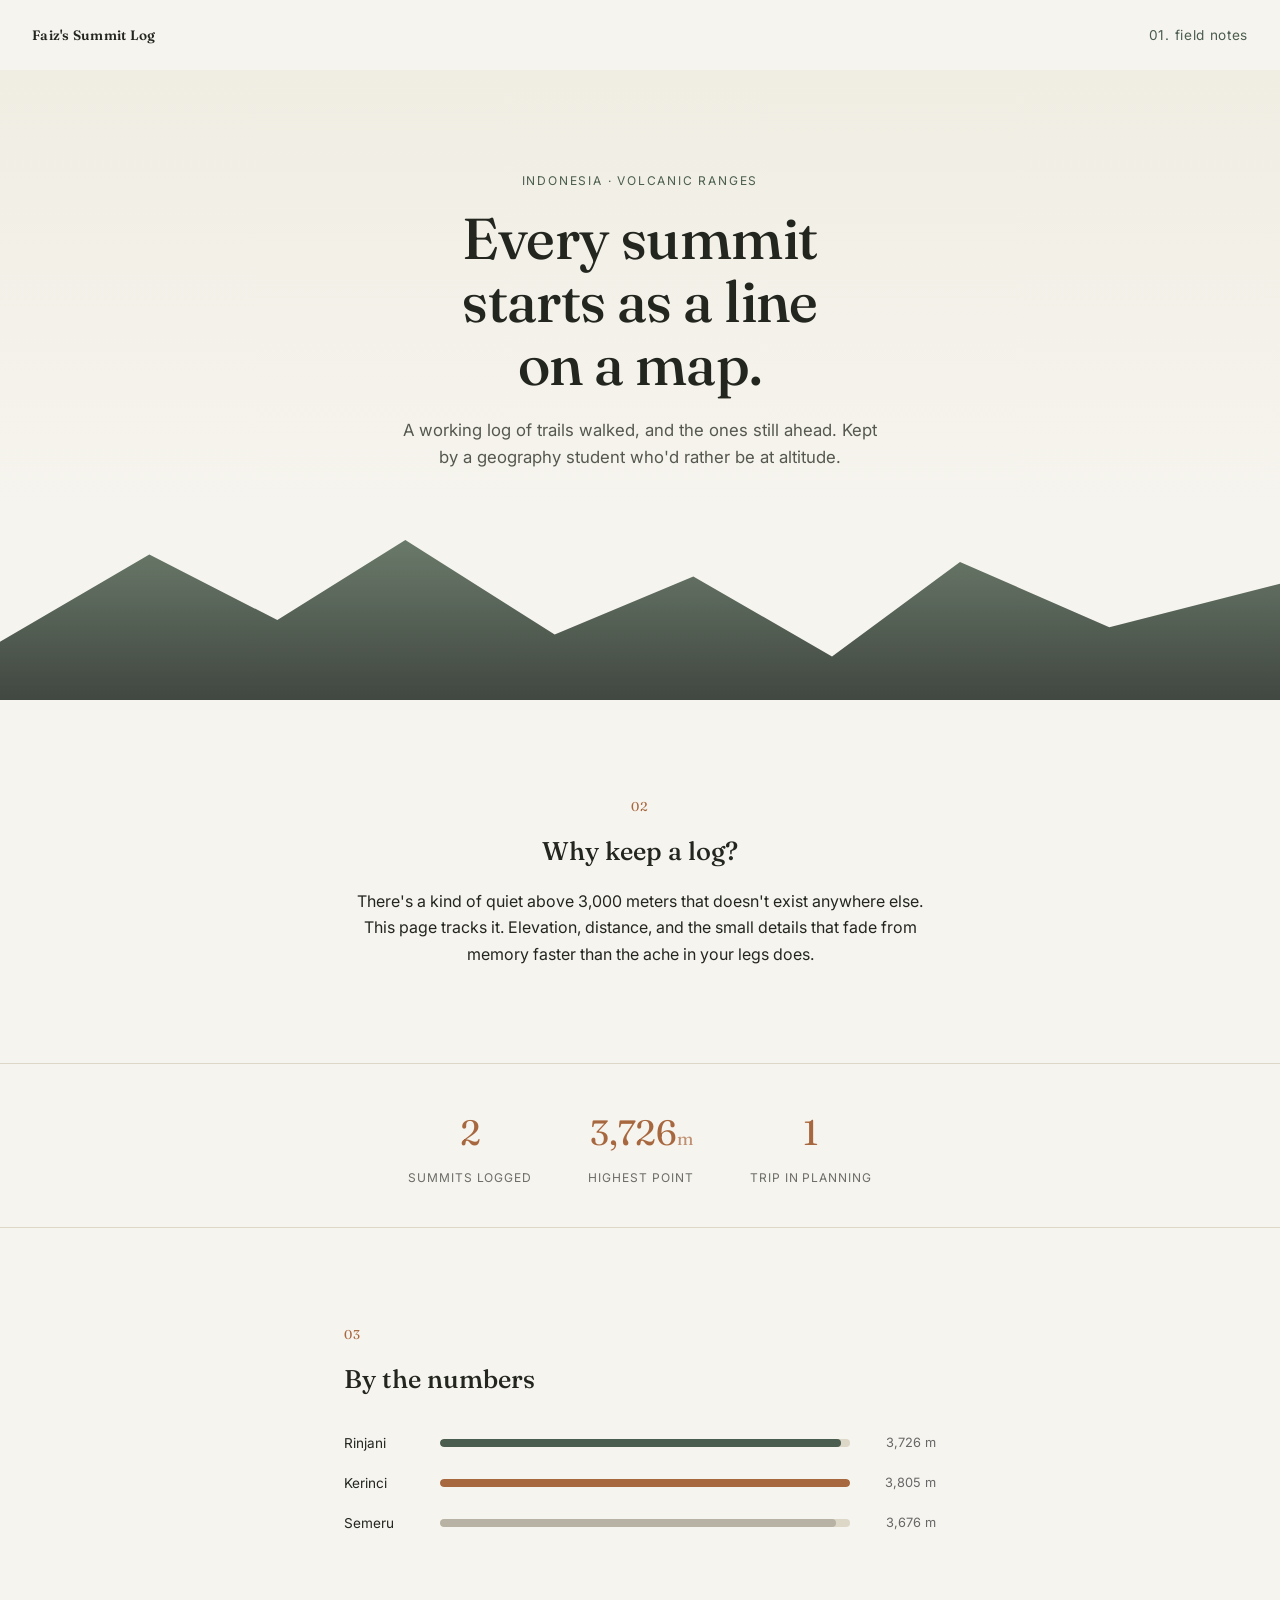
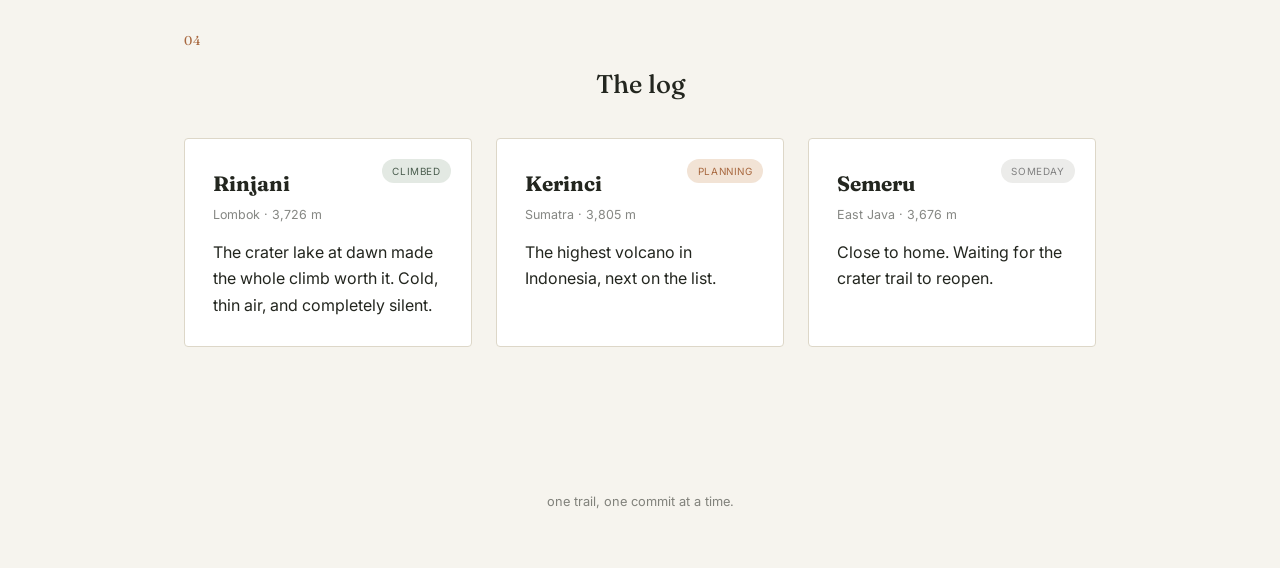
==== index.html @ af920fa8 "initial version of faiz summit log" ====
<!DOCTYPE html>
<html lang="en">
<head>
  <meta charset="UTF-8">
  <meta name="viewport" content="width=device-width, initial-scale=1.0">
  <title>Summit Log — Faiz</title>
  <link rel="preconnect" href="https://fonts.googleapis.com">
  <link href="https://fonts.googleapis.com/css2?family=Fraunces:opsz,wght@9..144,400;9..144,500;9..144,600&family=Inter:wght@400;500;600&display=swap" rel="stylesheet">
  <link rel="stylesheet" href="style.css">
</head>
<body>

  <nav class="topnav">
    <span class="logo">Faiz's Summit Log</span>
    <span class="nav-tag">01. field notes</span>
  </nav>

  <header class="hero">
    <svg class="skyline" viewBox="0 0 1200 260" preserveAspectRatio="none" aria-hidden="true">
      <polygon points="0,260 0,180 140,60 260,150 380,40 520,170 650,90 780,200 900,70 1040,160 1200,100 1200,260" fill="url(#skylineFill)"/>
      <defs>
        <linearGradient id="skylineFill" x1="0" y1="0" x2="0" y2="1">
          <stop offset="0%" stop-color="#5b6d5c"/>
          <stop offset="100%" stop-color="#2e352f"/>
        </linearGradient>
      </defs>
    </svg>
    <div class="hero-content">
      <p class="eyebrow">Indonesia · Volcanic ranges</p>
      <h1>Every summit<br>starts as a line<br>on a map.</h1>
      <p class="subtitle">A working log of trails walked, and the ones still ahead. Kept by a geography student who'd rather be at altitude.</p>
    </div>
  </header>

  <section class="about">
    <span class="section-number">02</span>
    <div class="about-text">
      <h2>Why keep a log?</h2>
      <p>
        There's a kind of quiet above 3,000 meters that doesn't exist anywhere else.
        This page tracks it. Elevation, distance, and the small details that fade
        from memory faster than the ache in your legs does.
      </p>
    </div>
  </section>

  <section class="stats">
    <div class="stat">
      <span class="stat-number">2</span>
      <span class="stat-label">Summits logged</span>
    </div>
    <div class="stat">
      <span class="stat-number">3,726<small>m</small></span>
      <span class="stat-label">Highest point</span>
    </div>
    <div class="stat">
      <span class="stat-number">1</span>
      <span class="stat-label">Trip in planning</span>
    </div>
  </section>

  <section class="elevation">
    <span class="section-number">03</span>
    <h2>By the numbers</h2>
    <div class="bars">
      <div class="bar-row">
        <span class="bar-label">Rinjani</span>
        <div class="bar-track"><div class="bar-fill climbed" style="--h: 3726"></div></div>
        <span class="bar-value">3,726 m</span>
      </div>
      <div class="bar-row">
        <span class="bar-label">Kerinci</span>
        <div class="bar-track"><div class="bar-fill planned" style="--h: 3805"></div></div>
        <span class="bar-value">3,805 m</span>
      </div>
      <div class="bar-row">
        <span class="bar-label">Semeru</span>
        <div class="bar-track"><div class="bar-fill idea" style="--h: 3676"></div></div>
        <span class="bar-value">3,676 m</span>
      </div>
    </div>
  </section>

  <section class="mountains">
    <span class="section-number">04</span>
    <h2>The log</h2>
    <div class="card-grid">

      <article class="card climbed">
        <div class="card-badge">Climbed</div>
        <h3>Rinjani</h3>
        <p class="meta">Lombok · 3,726 m</p>
        <p>The crater lake at dawn made the whole climb worth it. Cold, thin air, and completely silent.</p>
      </article>

      <article class="card planned">
        <div class="card-badge">Planning</div>
        <h3>Kerinci</h3>
        <p class="meta">Sumatra · 3,805 m</p>
        <p>The highest volcano in Indonesia, next on the list.</p>
      </article>

      <article class="card idea">
        <div class="card-badge">Someday</div>
        <h3>Semeru</h3>
        <p class="meta">East Java · 3,676 m</p>
        <p>Close to home. Waiting for the crater trail to reopen.</p>
      </article>

    </div>
  </section>

  <footer class="site-footer">
    <p> one trail, one commit at a time. </p>
  </footer>

  <script>
    const revealEls = document.querySelectorAll('.card, .stat, .about, .elevation');
    const io = new IntersectionObserver((entries) => {
      entries.forEach(e => {
        if (e.isIntersecting) {
          e.target.classList.add('in-view');
          io.unobserve(e.target);
        }
      });
    }, { threshold: 0.2 });
    revealEls.forEach(el => io.observe(el));
  </script>

</body>
</html>
---- style.css ----
:root {
  --ink: #23261f;
  --paper: #f6f4ee;
  --moss: #4a5d4e;
  --clay: #a8683f;
  --line: #ddd7c8;
  --card: #ffffff;
}

* { box-sizing: border-box; margin: 0; padding: 0; }

body {
  font-family: 'Inter', sans-serif;
  background: var(--paper);
  color: var(--ink);
  line-height: 1.65;
}

h1, h2 {
  font-family: 'Fraunces', serif;
  font-weight: 500;
}

/* Nav */
.topnav {
  display: flex;
  justify-content: space-between;
  align-items: center;
  padding: 1.5rem 2rem;
  font-size: 0.85rem;
}

.logo {
  font-family: 'Fraunces', serif;
  font-weight: 600;
  letter-spacing: 0.02em;
}

.nav-tag {
  color: var(--moss);
  letter-spacing: 0.05em;
}

/* Hero */
.hero {
  position: relative;
  min-height: 70vh;
  display: flex;
  align-items: center;
  padding: 2rem;
  overflow: hidden;
  background: linear-gradient(180deg, #f0ede3, var(--paper) 70%);
}

.skyline {
  position: absolute;
  bottom: 0;
  left: 0;
  width: 100%;
  height: 30%;
  opacity: 0.9;
  pointer-events: none;
}

.hero-content {
  position: relative;
  z-index: 1;
  max-width: 620px;
  margin: 0 auto;
  padding-bottom: 8rem;
  text-align: center;
}

.eyebrow {
  text-transform: uppercase;
  letter-spacing: 0.15em;
  font-size: 0.75rem;
  color: var(--moss);
  margin-bottom: 1rem;
}

.hero h1 {
  font-size: clamp(2.4rem, 6vw, 3.6rem);
  line-height: 1.1;
  letter-spacing: -0.01em;
}

.subtitle {
  margin-top: 1.25rem;
  font-size: 1.05rem;
  color: #55584f;
  max-width: 480px;
  margin-left: auto;
  margin-right: auto;
}

/* Section number pattern */
.section-number {
  display: block;
  font-family: 'Fraunces', serif;
  font-size: 0.8rem;
  color: var(--clay);
  letter-spacing: 0.1em;
  margin-bottom: 0.75rem;
}

/* About */
.about {
  max-width: 640px;
  margin: 6rem auto;
  padding: 0 1.5rem;
  text-align: center;
  opacity: 0;
  transform: translateY(16px);
  transition: opacity 0.6s ease, transform 0.6s ease;
}

.about.in-view { opacity: 1; transform: translateY(0); }

.about h2 { font-size: 1.6rem; margin-bottom: 1rem; }

/* Stats */
.stats {
  display: flex;
  justify-content: center;
  gap: 3.5rem;
  flex-wrap: wrap;
  padding: 2.5rem 1.5rem;
  border-top: 1px solid var(--line);
  border-bottom: 1px solid var(--line);
}

.stat {
  display: flex;
  flex-direction: column;
  align-items: center;
  opacity: 0;
  transform: translateY(10px);
  transition: opacity 0.5s ease, transform 0.5s ease;
}

.stat.in-view { opacity: 1; transform: translateY(0); }

.stat-number {
  font-family: 'Fraunces', serif;
  font-size: 2.2rem;
  color: var(--clay);
}

.stat-number small { font-size: 1.1rem; opacity: 0.7; }

.stat-label {
  font-size: 0.75rem;
  text-transform: uppercase;
  letter-spacing: 0.08em;
  margin-top: 0.35rem;
  opacity: 0.65;
}

/* Elevation bars */
.elevation {
  max-width: 640px;
  margin: 6rem auto;
  padding: 0 1.5rem;
  opacity: 0;
  transform: translateY(16px);
  transition: opacity 0.6s ease, transform 0.6s ease;
}

.elevation.in-view { opacity: 1; transform: translateY(0); }

.elevation h2 { font-size: 1.6rem; margin-bottom: 2rem; }

.bar-row {
  display: grid;
  grid-template-columns: 80px 1fr 70px;
  align-items: center;
  gap: 1rem;
  margin-bottom: 1.1rem;
}

.bar-label { font-size: 0.85rem; }

.bar-track {
  height: 8px;
  background: var(--line);
  border-radius: 999px;
  overflow: hidden;
}

.bar-fill {
  height: 100%;
  border-radius: 999px;
  width: calc(var(--h) / 3805 * 100%);
  animation: grow 1s ease forwards;
}

.bar-fill.climbed { background: var(--moss); }
.bar-fill.planned { background: var(--clay); }
.bar-fill.idea { background: #b7b2a3; }

@keyframes grow {
  from { transform: scaleX(0); transform-origin: left; }
  to { transform: scaleX(1); transform-origin: left; }
}

.bar-value {
  font-size: 0.8rem;
  text-align: right;
  color: #666;
}

/* Mountains grid */
.mountains {
  max-width: 960px;
  margin: 6rem auto;
  padding: 0 1.5rem;
}

.mountains h2 { font-size: 1.6rem; margin-bottom: 2rem; text-align: center; }

.card-grid {
  display: grid;
  grid-template-columns: repeat(auto-fit, minmax(240px, 1fr));
  gap: 1.5rem;
}

.card {
  position: relative;
  background: var(--card);
  border: 1px solid var(--line);
  border-radius: 4px;
  padding: 1.75rem;
  opacity: 0;
  transform: translateY(16px);
  transition: opacity 0.5s ease, transform 0.5s ease, box-shadow 0.2s ease, border-color 0.2s ease;
}

.card.in-view { opacity: 1; transform: translateY(0); }

.card:hover {
  box-shadow: 0 16px 30px rgba(35,38,31,0.08);
  border-color: #c8c1ae;
}

.card h3 {
  font-family: 'Fraunces', serif;
  font-size: 1.3rem;
  margin-bottom: 0.25rem;
}

.card .meta {
  font-size: 0.78rem;
  opacity: 0.55;
  margin-bottom: 0.85rem;
}

.card-badge {
  position: absolute;
  top: 1.25rem;
  right: 1.25rem;
  font-size: 0.62rem;
  text-transform: uppercase;
  letter-spacing: 0.06em;
  padding: 0.25rem 0.65rem;
  border-radius: 999px;
}

.climbed .card-badge { background: #e3e9e3; color: var(--moss); }
.planned .card-badge { background: #f2e3d5; color: var(--clay); }
.idea .card-badge { background: #ececea; color: #808080; }

/* Footer */
.site-footer {
  text-align: center;
  padding: 3rem 1.5rem 3.5rem;
  font-size: 0.8rem;
  opacity: 0.55;
}

/* Responsive */
@media (max-width: 480px) {
  .stats { gap: 1.75rem; }
  .bar-row { grid-template-columns: 60px 1fr 55px; }
}
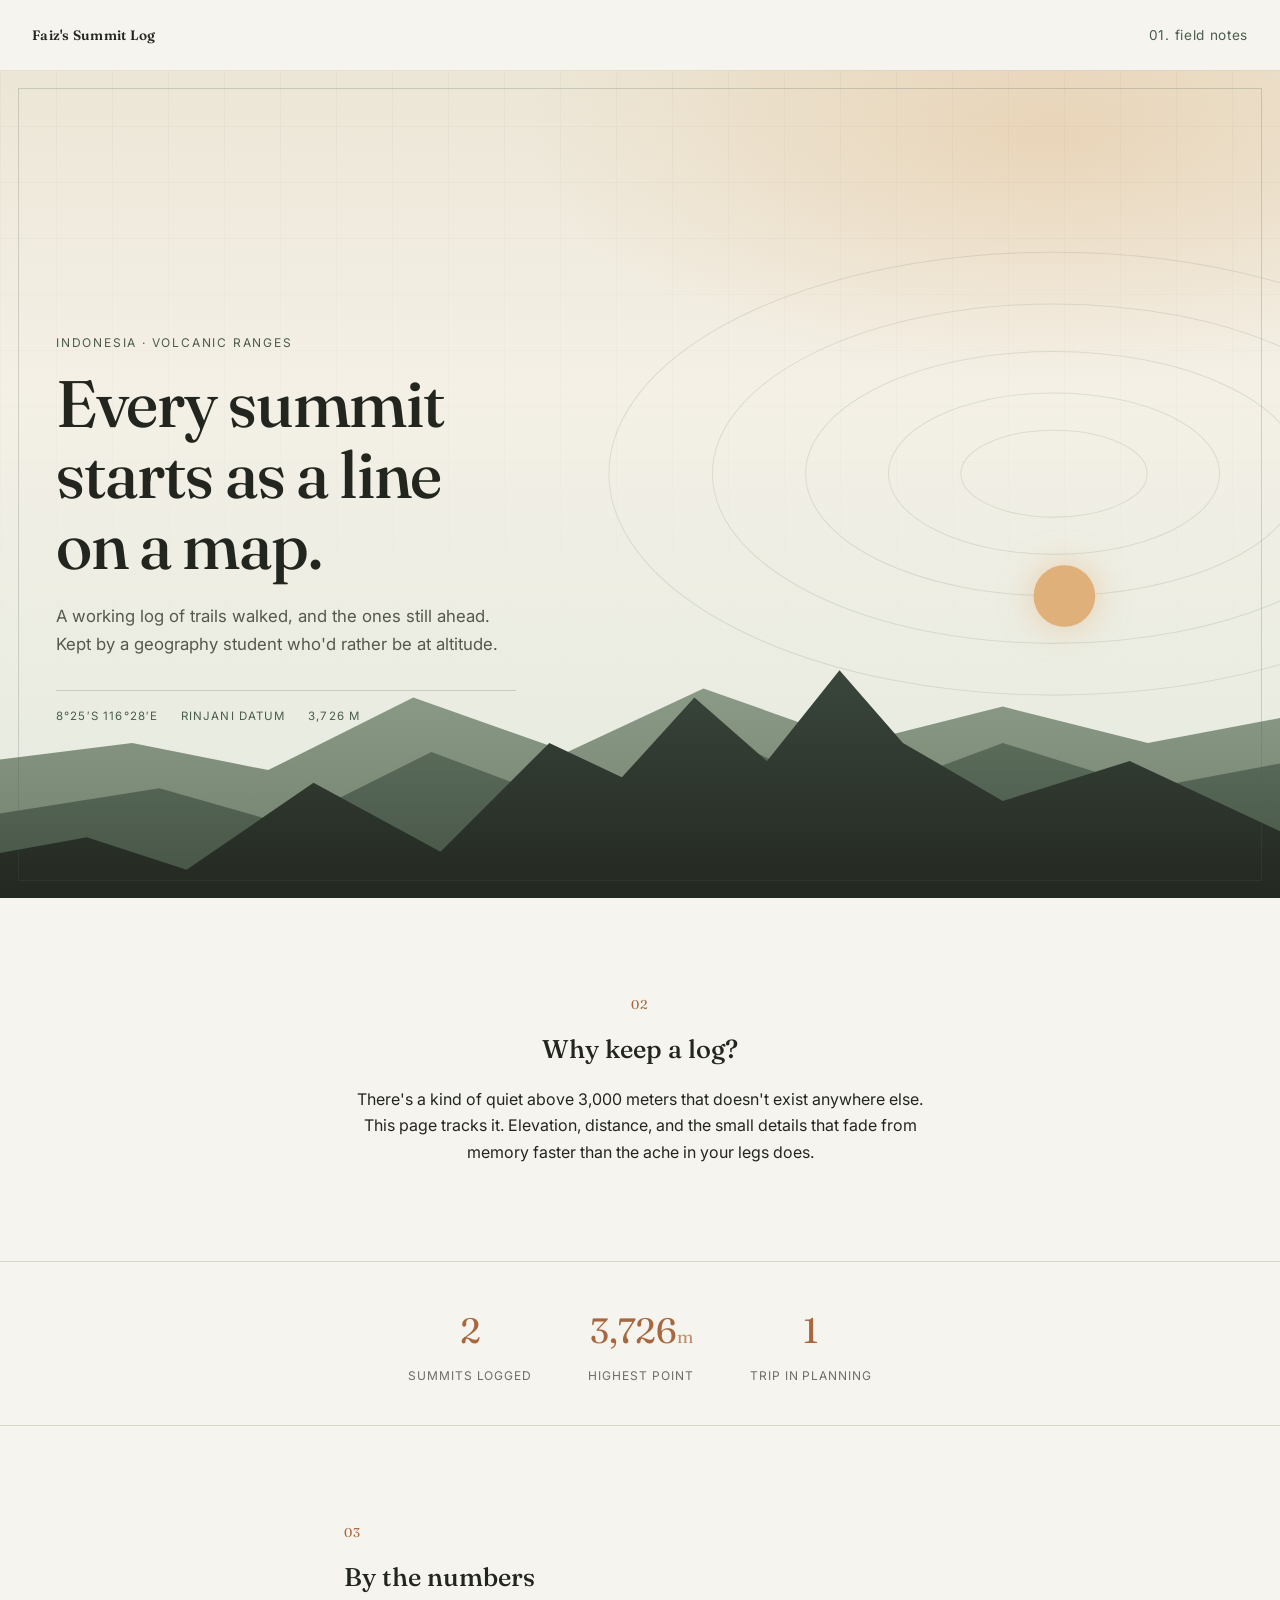
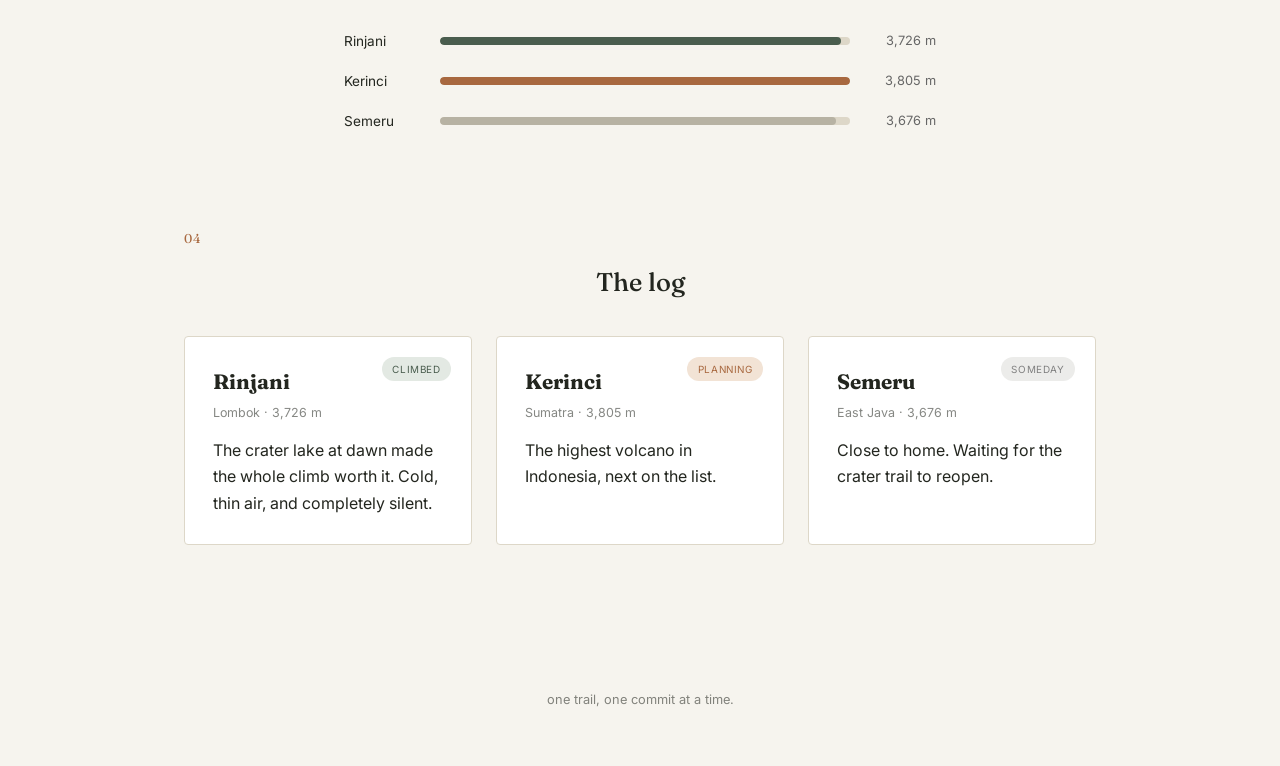
==== commit 98f7ca73: "anjay" ====
--- a/index.html
+++ b/index.html
@@ -16,23 +16,50 @@
   </nav>
 
   <header class="hero">
-    <svg class="skyline" viewBox="0 0 1200 260" preserveAspectRatio="none" aria-hidden="true">
-      <polygon points="0,260 0,180 140,60 260,150 380,40 520,170 650,90 780,200 900,70 1040,160 1200,100 1200,260" fill="url(#skylineFill)"/>
-      <defs>
-        <linearGradient id="skylineFill" x1="0" y1="0" x2="0" y2="1">
-          <stop offset="0%" stop-color="#5b6d5c"/>
-          <stop offset="100%" stop-color="#2e352f"/>
-        </linearGradient>
-      </defs>
-    </svg>
+    <div class="hero-map" aria-hidden="true">
+      <svg class="topo" viewBox="0 0 1440 800" preserveAspectRatio="xMidYMid slice">
+        <g fill="none" stroke="#4a5d4e" stroke-opacity="0.16" stroke-width="1">
+          <ellipse cx="1120" cy="390" rx="90" ry="42"/>
+          <ellipse cx="1120" cy="390" rx="160" ry="78"/>
+          <ellipse cx="1120" cy="390" rx="240" ry="118"/>
+          <ellipse cx="1120" cy="390" rx="330" ry="164"/>
+          <ellipse cx="1120" cy="390" rx="430" ry="214"/>
+        </g>
+      </svg>
+      <svg class="skyline" viewBox="0 0 1440 420" preserveAspectRatio="xMidYMax slice">
+        <defs>
+          <linearGradient id="rangeFar" x1="0" y1="0" x2="0" y2="1">
+            <stop offset="0%" stop-color="#8b9a86"/>
+            <stop offset="100%" stop-color="#6f7d6c"/>
+          </linearGradient>
+          <linearGradient id="rangeMid" x1="0" y1="0" x2="0" y2="1">
+            <stop offset="0%" stop-color="#5c6d5c"/>
+            <stop offset="100%" stop-color="#445244"/>
+          </linearGradient>
+          <linearGradient id="rangeNear" x1="0" y1="0" x2="0" y2="1">
+            <stop offset="0%" stop-color="#3a463c"/>
+            <stop offset="100%" stop-color="#232820"/>
+          </linearGradient>
+        </defs>
+        <circle class="hero-sun" cx="1188" cy="86" r="34" fill="#e0b07a"/>
+        <path fill="url(#rangeFar)" d="M0 420 V268 L160 248 L310 278 L470 198 L640 258 L790 188 L960 248 L1120 208 L1280 248 L1440 218 V420 Z"/>
+        <path fill="url(#rangeMid)" d="M0 420 V328 L190 298 L330 338 L490 258 L650 318 L800 238 L960 308 L1120 248 L1280 298 L1440 268 V420 Z"/>
+        <path fill="url(#rangeNear)" d="M0 420 V372 L110 352 L220 388 L360 292 L500 368 L620 248 L700 286 L780 198 L860 268 L940 168 L1010 248 L1120 312 L1260 268 L1440 352 V420 Z"/>
+      </svg>
+    </div>
     <div class="hero-content">
       <p class="eyebrow">Indonesia · Volcanic ranges</p>
       <h1>Every summit<br>starts as a line<br>on a map.</h1>
       <p class="subtitle">A working log of trails walked, and the ones still ahead. Kept by a geography student who'd rather be at altitude.</p>
+      <ul class="hero-coords">
+        <li>8°25′S 116°28′E</li>
+        <li>Rinjani datum</li>
+        <li>3,726 m</li>
+      </ul>
     </div>
   </header>
 
-  <section class="about">
+  <section class="about reveal-on-scroll">
     <span class="section-number">02</span>
     <div class="about-text">
       <h2>Why keep a log?</h2>
@@ -44,7 +71,7 @@
     </div>
   </section>
 
-  <section class="stats">
+  <section class="stats reveal-on-scroll">
     <div class="stat">
       <span class="stat-number">2</span>
       <span class="stat-label">Summits logged</span>
@@ -59,7 +86,7 @@
     </div>
   </section>
 
-  <section class="elevation">
+  <section class="elevation reveal-on-scroll">
     <span class="section-number">03</span>
     <h2>By the numbers</h2>
     <div class="bars">
@@ -81,7 +108,7 @@
     </div>
   </section>
 
-  <section class="mountains">
+  <section class="mountains reveal-on-scroll">
     <span class="section-number">04</span>
     <h2>The log</h2>
     <div class="card-grid">
@@ -114,18 +141,6 @@
     <p> one trail, one commit at a time. </p>
   </footer>
 
-  <script>
-    const revealEls = document.querySelectorAll('.card, .stat, .about, .elevation');
-    const io = new IntersectionObserver((entries) => {
-      entries.forEach(e => {
-        if (e.isIntersecting) {
-          e.target.classList.add('in-view');
-          io.unobserve(e.target);
-        }
-      });
-    }, { threshold: 0.2 });
-    revealEls.forEach(el => io.observe(el));
-  </script>
-
+  <script src="script.js"></script>
 </body>
 </html>
--- a/style.css
+++ b/style.css
@@ -44,12 +44,48 @@
 /* Hero */
 .hero {
   position: relative;
-  min-height: 70vh;
-  display: flex;
-  align-items: center;
-  padding: 2rem;
+  min-height: min(92vh, 840px);
+  display: flex;
+  align-items: flex-end;
+  padding: 1.25rem;
   overflow: hidden;
-  background: linear-gradient(180deg, #f0ede3, var(--paper) 70%);
+  background:
+    radial-gradient(900px 420px at 82% 8%, rgba(224, 176, 122, 0.34), transparent 58%),
+    linear-gradient(180deg, #ece6d6 0%, #f4f0e6 38%, #e4eadf 100%);
+}
+
+.hero::after {
+  content: "";
+  position: absolute;
+  inset: 1.1rem;
+  border: 1px solid rgba(74, 93, 78, 0.22);
+  pointer-events: none;
+  z-index: 3;
+}
+
+.hero-map {
+  position: absolute;
+  inset: 0;
+  pointer-events: none;
+}
+
+.hero-map::before {
+  content: "";
+  position: absolute;
+  inset: 0;
+  background-image:
+    linear-gradient(rgba(74, 93, 78, 0.07) 1px, transparent 1px),
+    linear-gradient(90deg, rgba(74, 93, 78, 0.07) 1px, transparent 1px);
+  background-size: 56px 56px;
+  mask-image: linear-gradient(180deg, rgba(0,0,0,0.55), transparent 78%);
+}
+
+.topo {
+  position: absolute;
+  inset: 0;
+  width: 100%;
+  height: 100%;
+  opacity: 0.85;
 }
 
 .skyline {
@@ -57,18 +93,20 @@
   bottom: 0;
   left: 0;
   width: 100%;
-  height: 30%;
-  opacity: 0.9;
-  pointer-events: none;
+  height: 46%;
+  min-height: 240px;
+}
+
+.hero-sun {
+  filter: drop-shadow(0 0 18px rgba(224, 176, 122, 0.55));
 }
 
 .hero-content {
   position: relative;
-  z-index: 1;
-  max-width: 620px;
-  margin: 0 auto;
-  padding-bottom: 8rem;
-  text-align: center;
+  z-index: 2;
+  max-width: 640px;
+  padding: 3.5rem 2.25rem 9.5rem;
+  text-align: left;
 }
 
 .eyebrow {
@@ -80,18 +118,31 @@
 }
 
 .hero h1 {
-  font-size: clamp(2.4rem, 6vw, 3.6rem);
-  line-height: 1.1;
-  letter-spacing: -0.01em;
+  font-size: clamp(2.5rem, 6vw, 4.1rem);
+  line-height: 1.08;
+  letter-spacing: -0.02em;
 }
 
 .subtitle {
-  margin-top: 1.25rem;
+  margin-top: 1.35rem;
   font-size: 1.05rem;
   color: #55584f;
-  max-width: 480px;
-  margin-left: auto;
-  margin-right: auto;
+  max-width: 460px;
+}
+
+.hero-coords {
+  display: flex;
+  flex-wrap: wrap;
+  gap: 0.65rem 1.4rem;
+  margin-top: 2rem;
+  padding-top: 1rem;
+  border-top: 1px solid rgba(74, 93, 78, 0.22);
+  max-width: 460px;
+  list-style: none;
+  font-size: 0.72rem;
+  letter-spacing: 0.1em;
+  text-transform: uppercase;
+  color: var(--moss);
 }
 
 /* Section number pattern */
@@ -110,12 +161,7 @@
   margin: 6rem auto;
   padding: 0 1.5rem;
   text-align: center;
-  opacity: 0;
-  transform: translateY(16px);
-  transition: opacity 0.6s ease, transform 0.6s ease;
-}
-
-.about.in-view { opacity: 1; transform: translateY(0); }
+}
 
 .about h2 { font-size: 1.6rem; margin-bottom: 1rem; }
 
@@ -134,12 +180,7 @@
   display: flex;
   flex-direction: column;
   align-items: center;
-  opacity: 0;
-  transform: translateY(10px);
-  transition: opacity 0.5s ease, transform 0.5s ease;
-}
-
-.stat.in-view { opacity: 1; transform: translateY(0); }
+}
 
 .stat-number {
   font-family: 'Fraunces', serif;
@@ -162,12 +203,7 @@
   max-width: 640px;
   margin: 6rem auto;
   padding: 0 1.5rem;
-  opacity: 0;
-  transform: translateY(16px);
-  transition: opacity 0.6s ease, transform 0.6s ease;
-}
-
-.elevation.in-view { opacity: 1; transform: translateY(0); }
+}
 
 .elevation h2 { font-size: 1.6rem; margin-bottom: 2rem; }
 
@@ -231,12 +267,8 @@
   border: 1px solid var(--line);
   border-radius: 4px;
   padding: 1.75rem;
-  opacity: 0;
-  transform: translateY(16px);
-  transition: opacity 0.5s ease, transform 0.5s ease, box-shadow 0.2s ease, border-color 0.2s ease;
-}
-
-.card.in-view { opacity: 1; transform: translateY(0); }
+  transition: box-shadow 0.2s ease, border-color 0.2s ease;
+}
 
 .card:hover {
   box-shadow: 0 16px 30px rgba(35,38,31,0.08);
@@ -279,7 +311,40 @@
 }
 
 /* Responsive */
+@media (max-width: 720px) {
+  .hero {
+    min-height: 88vh;
+    padding: 0.75rem;
+  }
+
+  .hero::after {
+    inset: 0.7rem;
+  }
+
+  .hero-content {
+    padding: 2.5rem 1.35rem 8.5rem;
+  }
+
+  .skyline {
+    height: 38%;
+    min-height: 180px;
+  }
+}
+
 @media (max-width: 480px) {
   .stats { gap: 1.75rem; }
   .bar-row { grid-template-columns: 60px 1fr 55px; }
+  .hero-coords { gap: 0.45rem 1rem; }
+}
+
+/* Scroll reveal — toggled by script.js */
+.reveal-on-scroll {
+  opacity: 0;
+  transform: translateY(20px);
+  transition: opacity 0.6s ease-out, transform 0.6s ease-out;
+}
+
+.reveal-on-scroll.is-visible {
+  opacity: 1;
+  transform: translateY(0);
 }
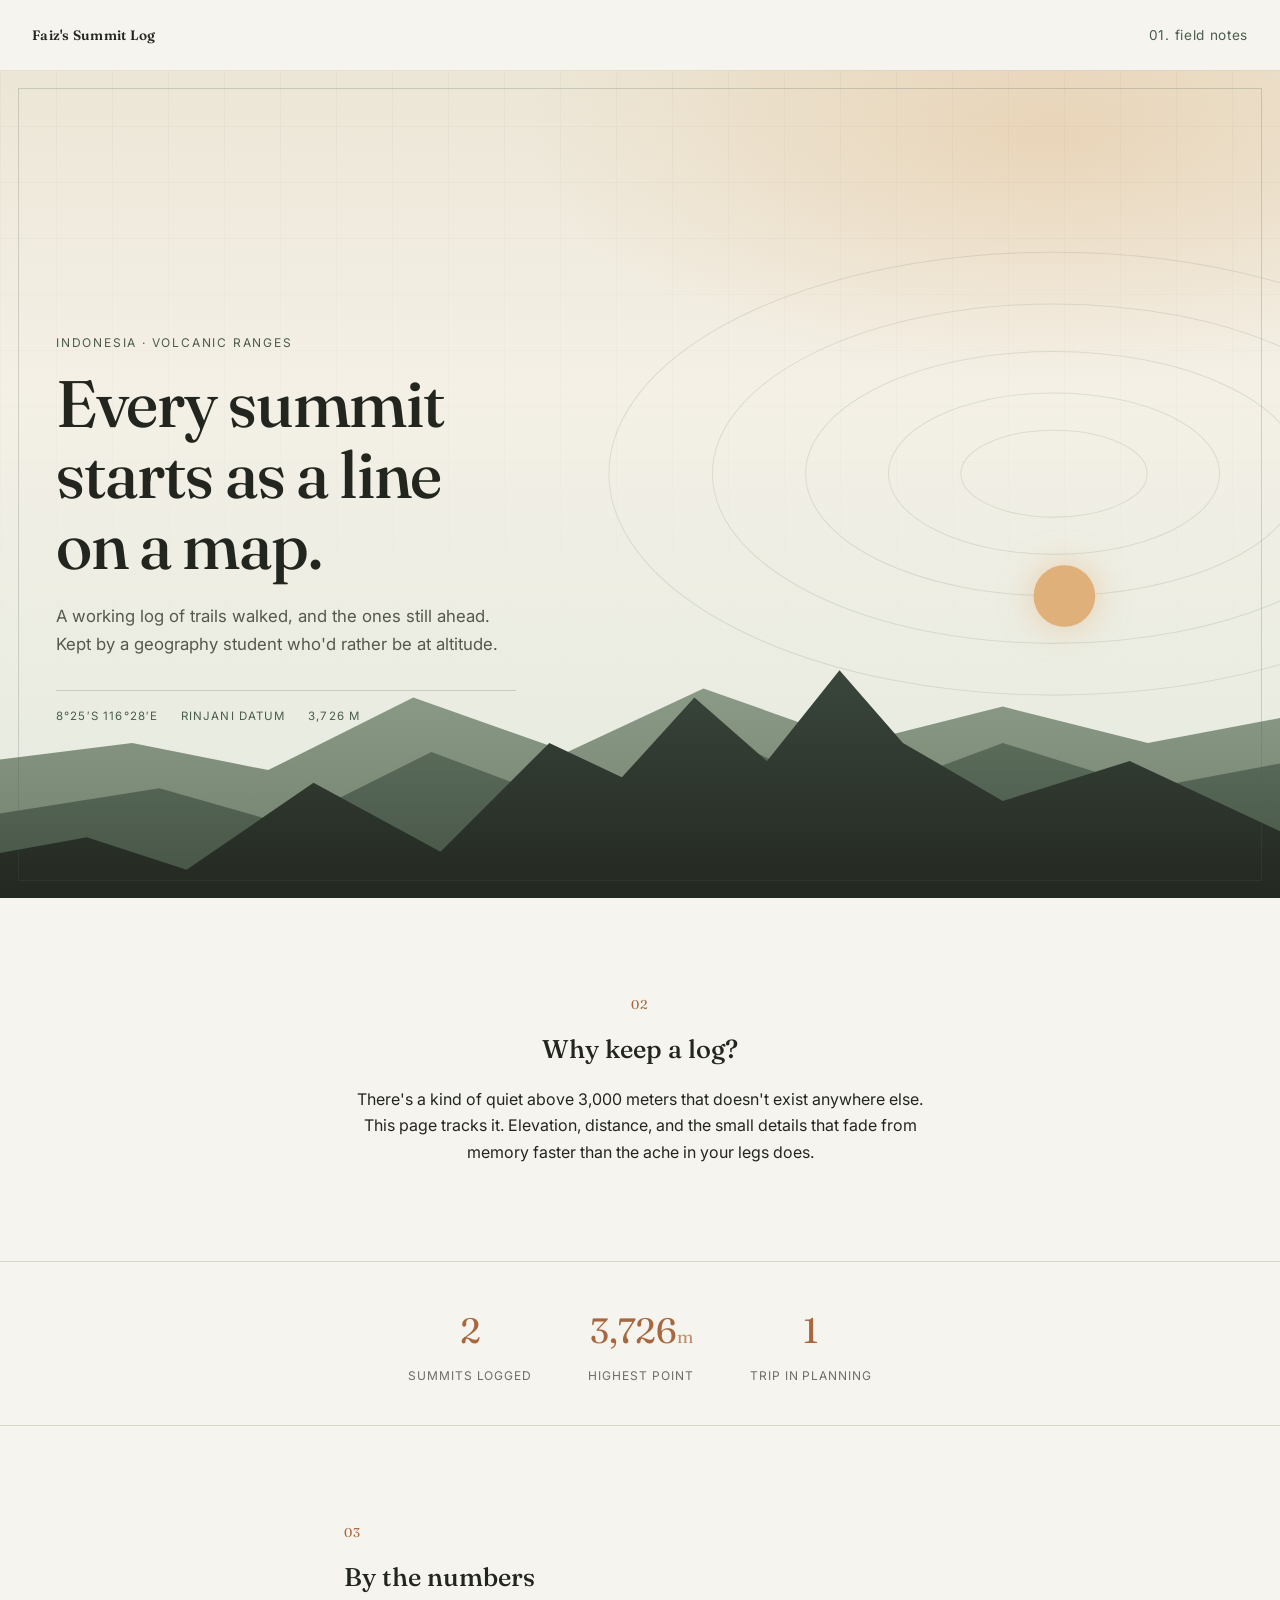
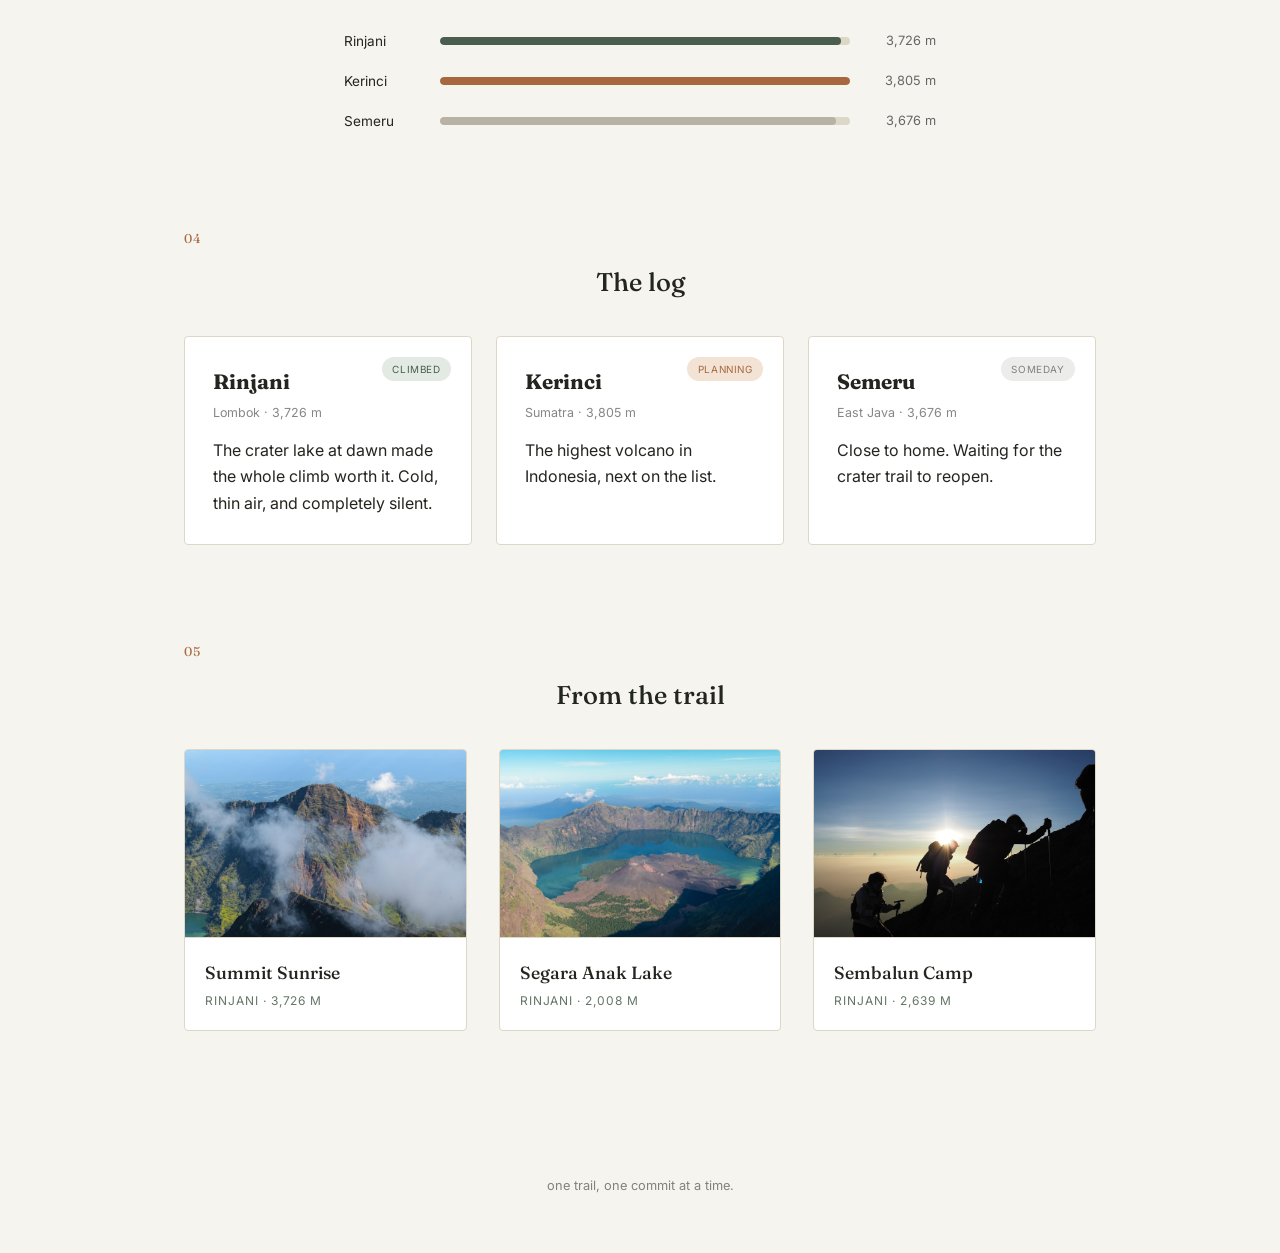
==== commit 91b38676: "nambah fitur foto" ====
--- a/index.html
+++ b/index.html
@@ -137,6 +137,40 @@
     </div>
   </section>
 
+  <section class="gallery reveal-on-scroll">
+    <span class="section-number">05</span>
+    <h2>From the trail</h2>
+    <div class="gallery-grid">
+      <figure class="gallery-item">
+        <div class="gallery-img-wrapper">
+          <img src="images/rinjani_summit.jpg" alt="Mount Rinjani summit sunrise" loading="lazy">
+        </div>
+        <figcaption>
+          <span class="photo-title">Summit Sunrise</span>
+          <span class="photo-meta">Rinjani · 3,726 m</span>
+        </figcaption>
+      </figure>
+      <figure class="gallery-item">
+        <div class="gallery-img-wrapper">
+          <img src="images/segara_anak.jpg" alt="Segara Anak crater lake and Baru Jari volcano" loading="lazy">
+        </div>
+        <figcaption>
+          <span class="photo-title">Segara Anak Lake</span>
+          <span class="photo-meta">Rinjani · 2,008 m</span>
+        </figcaption>
+      </figure>
+      <figure class="gallery-item">
+        <div class="gallery-img-wrapper">
+          <img src="images/rinjani_camp.jpg" alt="Plawangan Sembalun campsite at sunset" loading="lazy">
+        </div>
+        <figcaption>
+          <span class="photo-title">Sembalun Camp</span>
+          <span class="photo-meta">Rinjani · 2,639 m</span>
+        </figcaption>
+      </figure>
+    </div>
+  </section>
+
   <footer class="site-footer">
     <p> one trail, one commit at a time. </p>
   </footer>
--- a/style.css
+++ b/style.css
@@ -347,4 +347,79 @@
 .reveal-on-scroll.is-visible {
   opacity: 1;
   transform: translateY(0);
+}
+
+/* Gallery Section */
+.gallery {
+  max-width: 960px;
+  margin: 6rem auto;
+  padding: 0 1.5rem;
+}
+
+.gallery h2 {
+  font-size: 1.6rem;
+  margin-bottom: 2rem;
+  text-align: center;
+}
+
+.gallery-grid {
+  display: grid;
+  grid-template-columns: repeat(auto-fit, minmax(280px, 1fr));
+  gap: 2rem;
+}
+
+.gallery-item {
+  display: flex;
+  flex-direction: column;
+  background: var(--card);
+  border: 1px solid var(--line);
+  border-radius: 4px;
+  overflow: hidden;
+  transition: box-shadow 0.2s ease, border-color 0.2s ease;
+}
+
+.gallery-item:hover {
+  box-shadow: 0 16px 30px rgba(35,38,31,0.08);
+  border-color: #c8c1ae;
+}
+
+.gallery-img-wrapper {
+  aspect-ratio: 3 / 2;
+  overflow: hidden;
+  background: #e2dfd5;
+}
+
+.gallery-item img {
+  width: 100%;
+  height: 100%;
+  object-fit: cover;
+  display: block;
+  transition: transform 0.4s ease;
+}
+
+.gallery-item:hover img {
+  transform: scale(1.04);
+}
+
+.gallery-item figcaption {
+  padding: 1.25rem;
+  display: flex;
+  flex-direction: column;
+  gap: 0.25rem;
+  border-top: 1px solid var(--line);
+}
+
+.photo-title {
+  font-family: 'Fraunces', serif;
+  font-weight: 500;
+  font-size: 1.1rem;
+  color: var(--ink);
+}
+
+.photo-meta {
+  font-size: 0.75rem;
+  text-transform: uppercase;
+  letter-spacing: 0.08em;
+  color: var(--moss);
+  opacity: 0.85;
 }
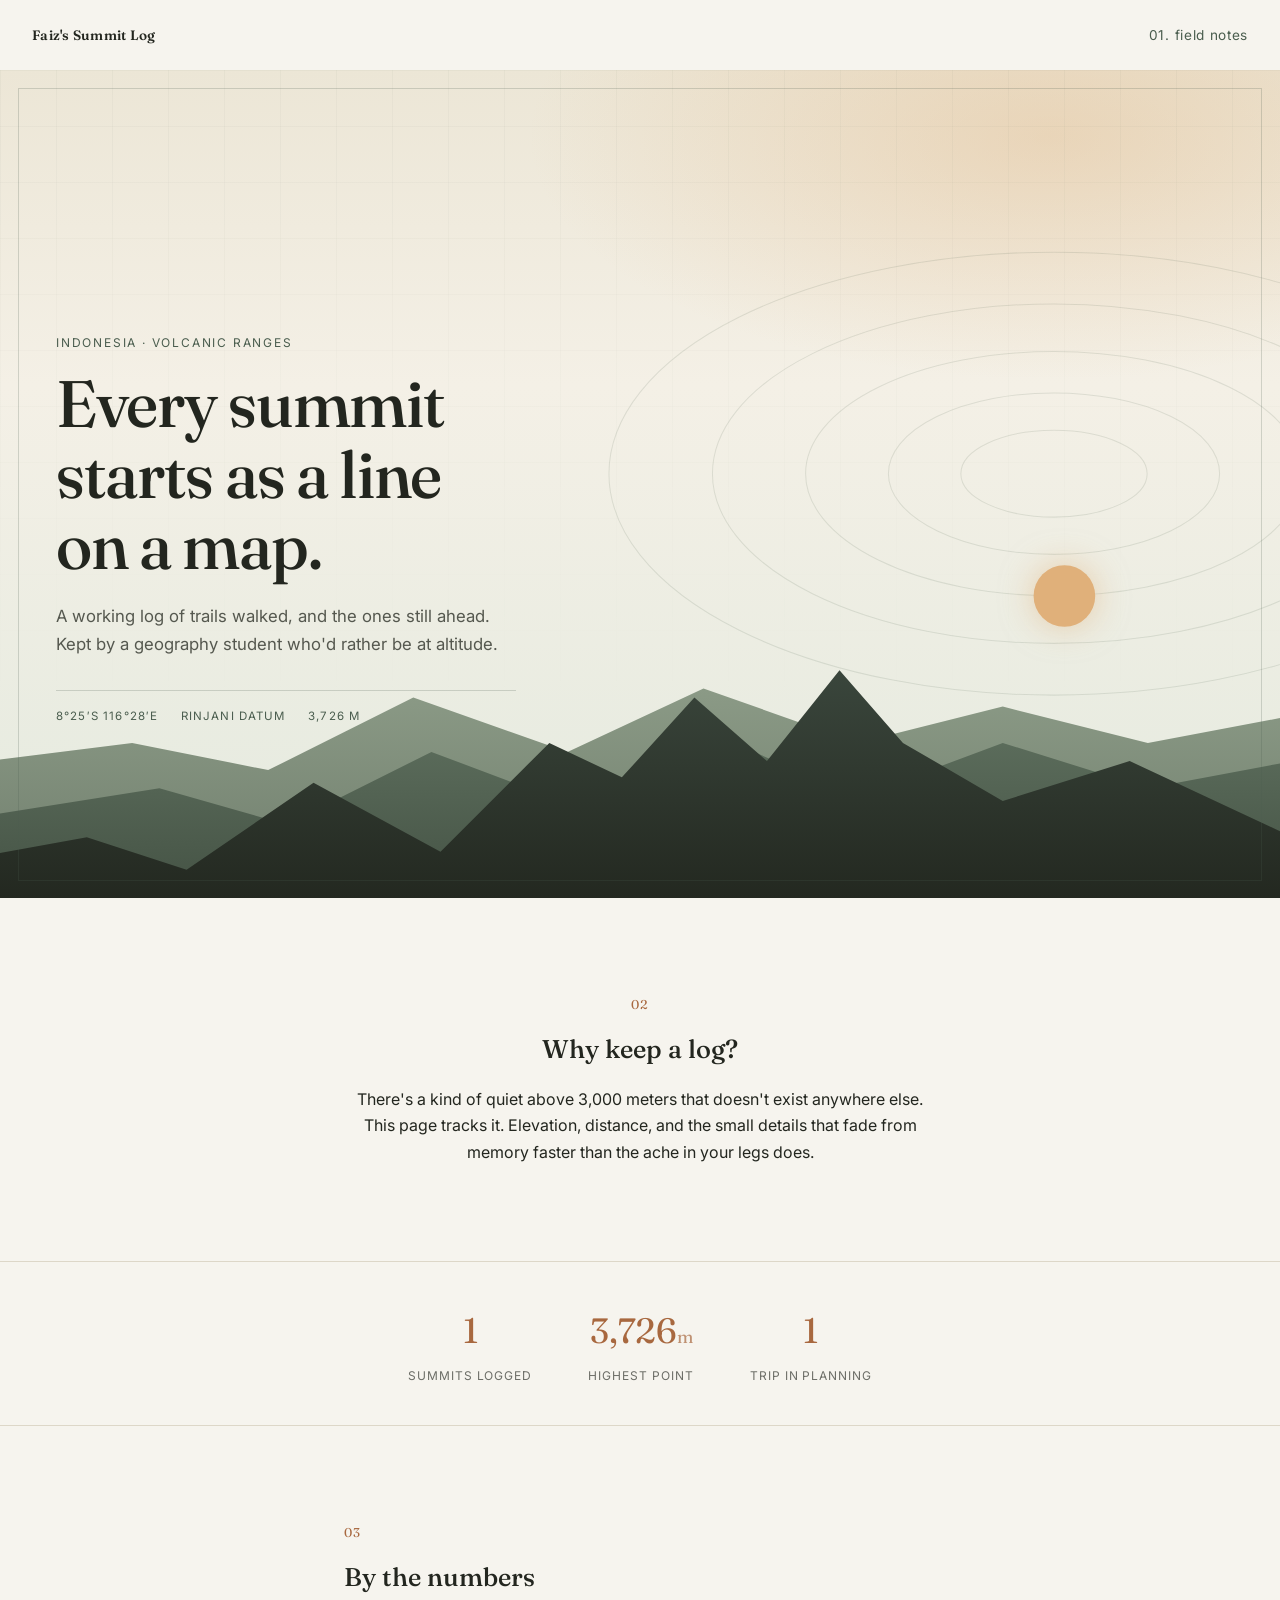
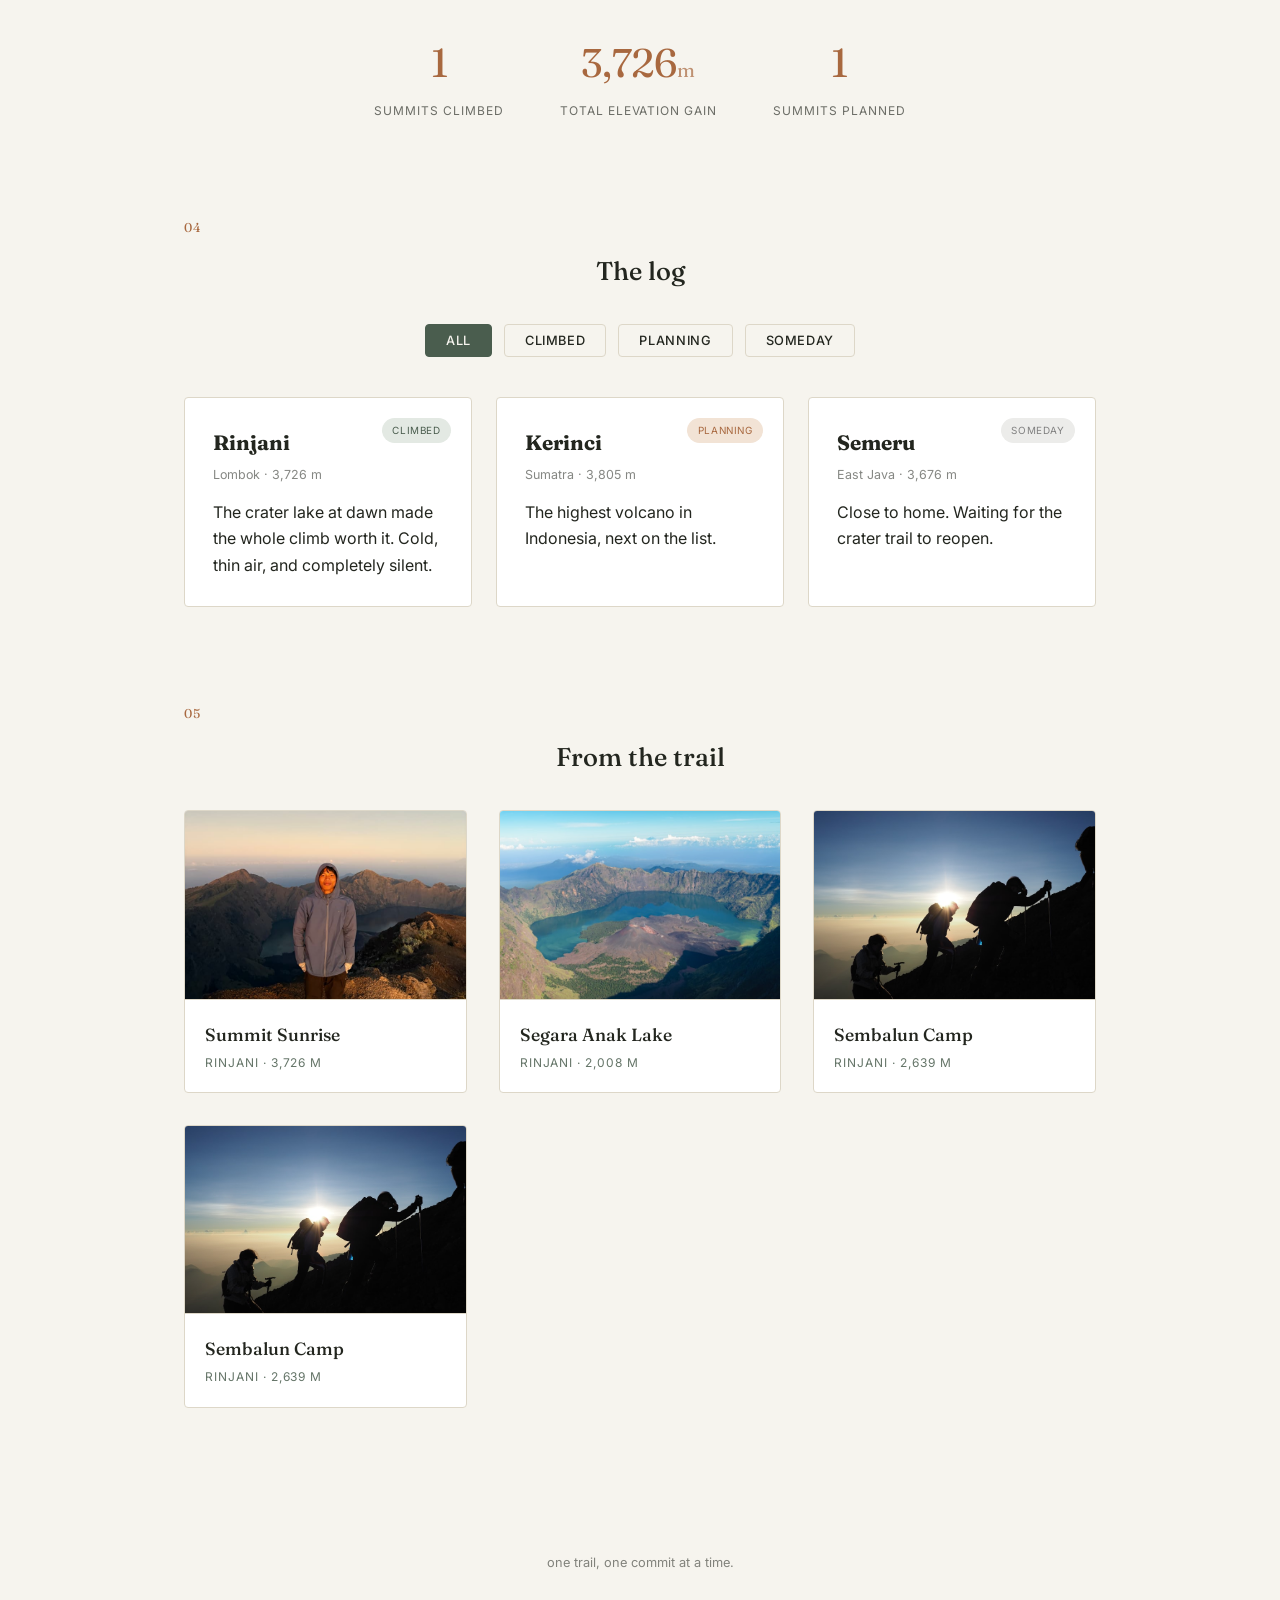
==== commit 33c1de69: "fix fitur" ====
--- a/index.html
+++ b/index.html
@@ -73,15 +73,15 @@
 
   <section class="stats reveal-on-scroll">
     <div class="stat">
-      <span class="stat-number">2</span>
+      <span class="stat-number" id="header-stat-logged">-</span>
       <span class="stat-label">Summits logged</span>
     </div>
     <div class="stat">
-      <span class="stat-number">3,726<small>m</small></span>
+      <span class="stat-number" id="header-stat-highest">-</span>
       <span class="stat-label">Highest point</span>
     </div>
     <div class="stat">
-      <span class="stat-number">1</span>
+      <span class="stat-number" id="header-stat-planning">-</span>
       <span class="stat-label">Trip in planning</span>
     </div>
   </section>
@@ -89,21 +89,18 @@
   <section class="elevation reveal-on-scroll">
     <span class="section-number">03</span>
     <h2>By the numbers</h2>
-    <div class="bars">
-      <div class="bar-row">
-        <span class="bar-label">Rinjani</span>
-        <div class="bar-track"><div class="bar-fill climbed" style="--h: 3726"></div></div>
-        <span class="bar-value">3,726 m</span>
+    <div class="stats-auto">
+      <div class="stat-auto-card">
+        <span class="stat-auto-number" id="stat-climbed">-</span>
+        <span class="stat-auto-label">Summits Climbed</span>
       </div>
-      <div class="bar-row">
-        <span class="bar-label">Kerinci</span>
-        <div class="bar-track"><div class="bar-fill planned" style="--h: 3805"></div></div>
-        <span class="bar-value">3,805 m</span>
+      <div class="stat-auto-card">
+        <span class="stat-auto-number" id="stat-elevation">-</span>
+        <span class="stat-auto-label">Total Elevation Gain</span>
       </div>
-      <div class="bar-row">
-        <span class="bar-label">Semeru</span>
-        <div class="bar-track"><div class="bar-fill idea" style="--h: 3676"></div></div>
-        <span class="bar-value">3,676 m</span>
+      <div class="stat-auto-card">
+        <span class="stat-auto-number" id="stat-planned">-</span>
+        <span class="stat-auto-label">Summits Planned</span>
       </div>
     </div>
   </section>
@@ -111,29 +108,14 @@
   <section class="mountains reveal-on-scroll">
     <span class="section-number">04</span>
     <h2>The log</h2>
+    <div class="filter-buttons">
+      <button class="filter-btn active" data-filter="all">All</button>
+      <button class="filter-btn" data-filter="climbed">Climbed</button>
+      <button class="filter-btn" data-filter="planning">Planning</button>
+      <button class="filter-btn" data-filter="someday">Someday</button>
+    </div>
     <div class="card-grid">
-
-      <article class="card climbed">
-        <div class="card-badge">Climbed</div>
-        <h3>Rinjani</h3>
-        <p class="meta">Lombok · 3,726 m</p>
-        <p>The crater lake at dawn made the whole climb worth it. Cold, thin air, and completely silent.</p>
-      </article>
-
-      <article class="card planned">
-        <div class="card-badge">Planning</div>
-        <h3>Kerinci</h3>
-        <p class="meta">Sumatra · 3,805 m</p>
-        <p>The highest volcano in Indonesia, next on the list.</p>
-      </article>
-
-      <article class="card idea">
-        <div class="card-badge">Someday</div>
-        <h3>Semeru</h3>
-        <p class="meta">East Java · 3,676 m</p>
-        <p>Close to home. Waiting for the crater trail to reopen.</p>
-      </article>
-
+      <!-- Dynamically loaded from mountains.json -->
     </div>
   </section>
 
@@ -141,33 +123,7 @@
     <span class="section-number">05</span>
     <h2>From the trail</h2>
     <div class="gallery-grid">
-      <figure class="gallery-item">
-        <div class="gallery-img-wrapper">
-          <img src="images/rinjani_summit.jpg" alt="Mount Rinjani summit sunrise" loading="lazy">
-        </div>
-        <figcaption>
-          <span class="photo-title">Summit Sunrise</span>
-          <span class="photo-meta">Rinjani · 3,726 m</span>
-        </figcaption>
-      </figure>
-      <figure class="gallery-item">
-        <div class="gallery-img-wrapper">
-          <img src="images/segara_anak.jpg" alt="Segara Anak crater lake and Baru Jari volcano" loading="lazy">
-        </div>
-        <figcaption>
-          <span class="photo-title">Segara Anak Lake</span>
-          <span class="photo-meta">Rinjani · 2,008 m</span>
-        </figcaption>
-      </figure>
-      <figure class="gallery-item">
-        <div class="gallery-img-wrapper">
-          <img src="images/rinjani_camp.jpg" alt="Plawangan Sembalun campsite at sunset" loading="lazy">
-        </div>
-        <figcaption>
-          <span class="photo-title">Sembalun Camp</span>
-          <span class="photo-meta">Rinjani · 2,639 m</span>
-        </figcaption>
-      </figure>
+      <!-- Dynamically loaded from photos.json -->
     </div>
   </section>
 
--- a/style.css
+++ b/style.css
@@ -422,4 +422,72 @@
   letter-spacing: 0.08em;
   color: var(--moss);
   opacity: 0.85;
+}
+
+/* Dynamic Stats Grid for Section 03 */
+.stats-auto {
+  display: flex;
+  justify-content: center;
+  gap: 3.5rem;
+  flex-wrap: wrap;
+  margin-top: 2rem;
+}
+
+.stat-auto-card {
+  display: flex;
+  flex-direction: column;
+  align-items: center;
+}
+
+.stat-auto-number {
+  font-family: 'Fraunces', serif;
+  font-size: 2.5rem;
+  color: var(--clay);
+}
+
+.stat-auto-number small {
+  font-size: 1.2rem;
+  opacity: 0.7;
+}
+
+.stat-auto-label {
+  font-size: 0.75rem;
+  text-transform: uppercase;
+  letter-spacing: 0.08em;
+  margin-top: 0.35rem;
+  opacity: 0.65;
+}
+
+/* Client-side Filtering for Section 04 */
+.filter-buttons {
+  display: flex;
+  justify-content: center;
+  gap: 0.75rem;
+  margin-bottom: 2.5rem;
+}
+
+.filter-btn {
+  font-family: 'Inter', sans-serif;
+  font-size: 0.8rem;
+  font-weight: 500;
+  text-transform: uppercase;
+  letter-spacing: 0.05em;
+  padding: 0.5rem 1.25rem;
+  border: 1px solid var(--line);
+  background: transparent;
+  color: var(--ink);
+  border-radius: 4px;
+  cursor: pointer;
+  transition: all 0.25s ease;
+}
+
+.filter-btn:hover, .filter-btn.active {
+  background: var(--moss);
+  color: var(--paper);
+  border-color: var(--moss);
+}
+
+/* Hidden Class for Filtered Cards */
+.card.hidden {
+  display: none !important;
 }
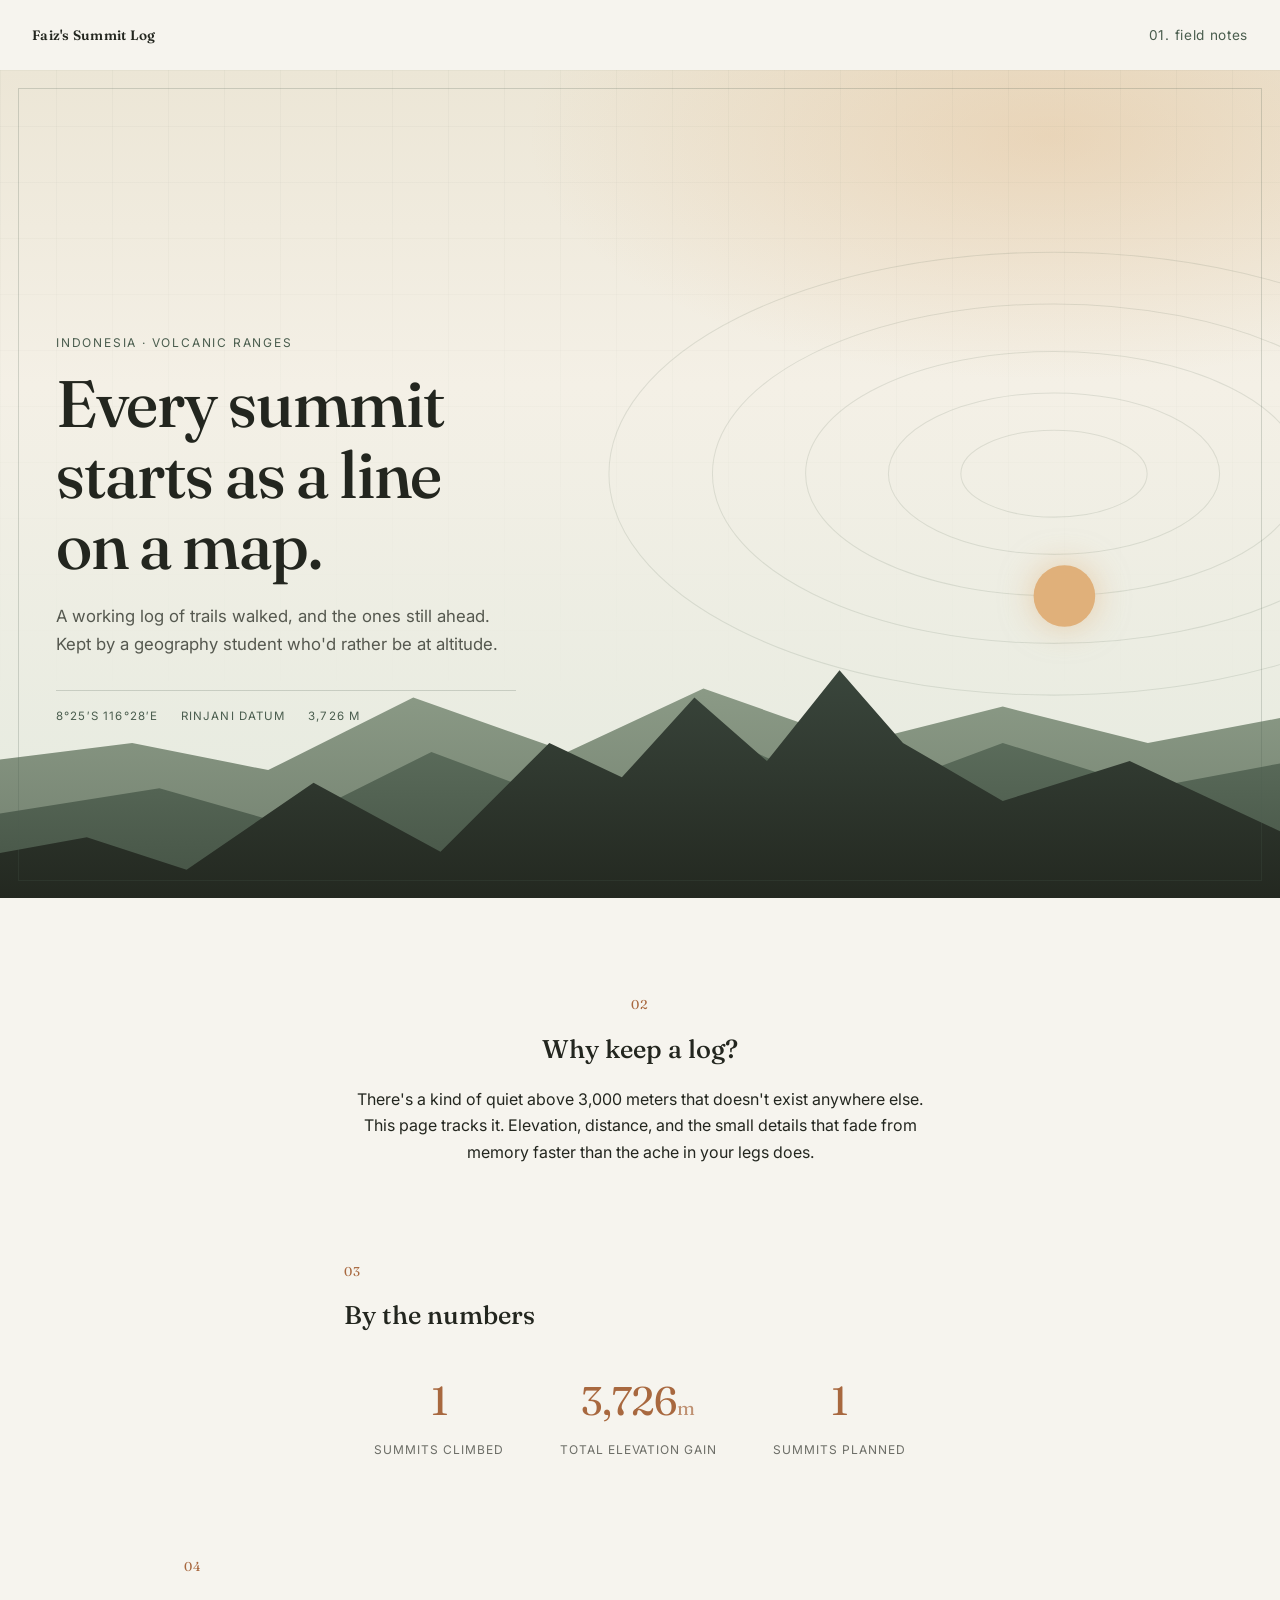
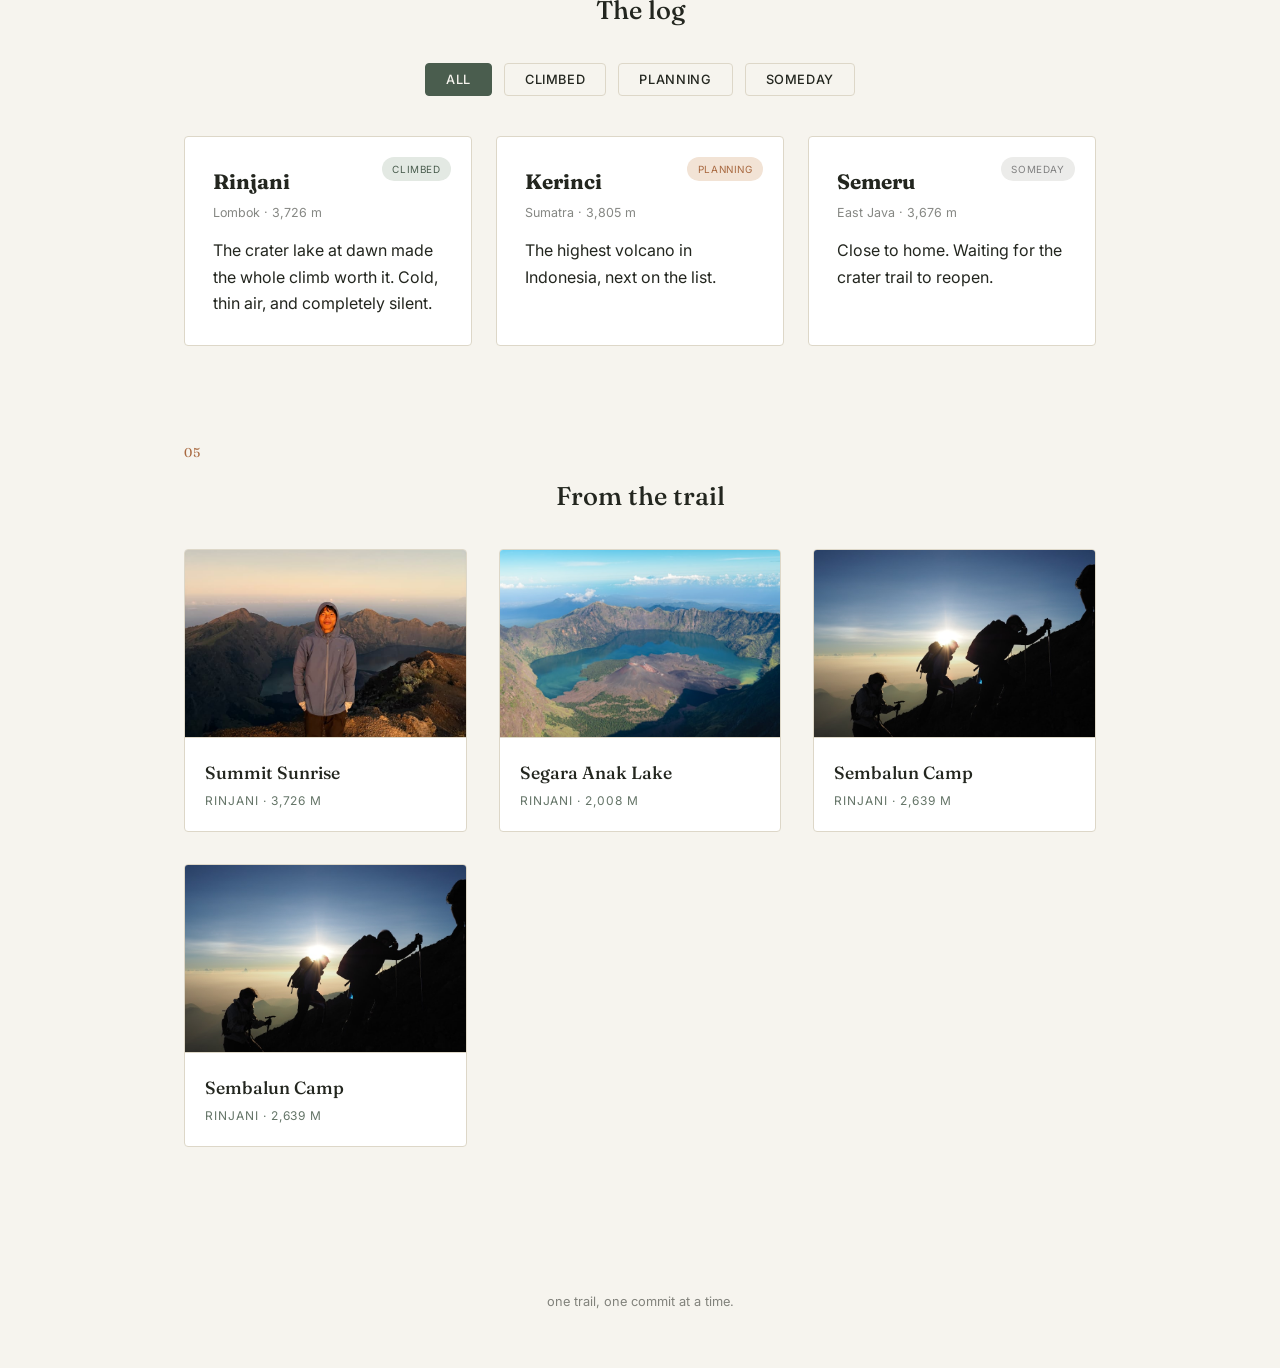
==== commit a29c2dfc: "tes bug" ====
--- a/index.html
+++ b/index.html
@@ -71,21 +71,6 @@
     </div>
   </section>
 
-  <section class="stats reveal-on-scroll">
-    <div class="stat">
-      <span class="stat-number" id="header-stat-logged">-</span>
-      <span class="stat-label">Summits logged</span>
-    </div>
-    <div class="stat">
-      <span class="stat-number" id="header-stat-highest">-</span>
-      <span class="stat-label">Highest point</span>
-    </div>
-    <div class="stat">
-      <span class="stat-number" id="header-stat-planning">-</span>
-      <span class="stat-label">Trip in planning</span>
-    </div>
-  </section>
-
   <section class="elevation reveal-on-scroll">
     <span class="section-number">03</span>
     <h2>By the numbers</h2>
